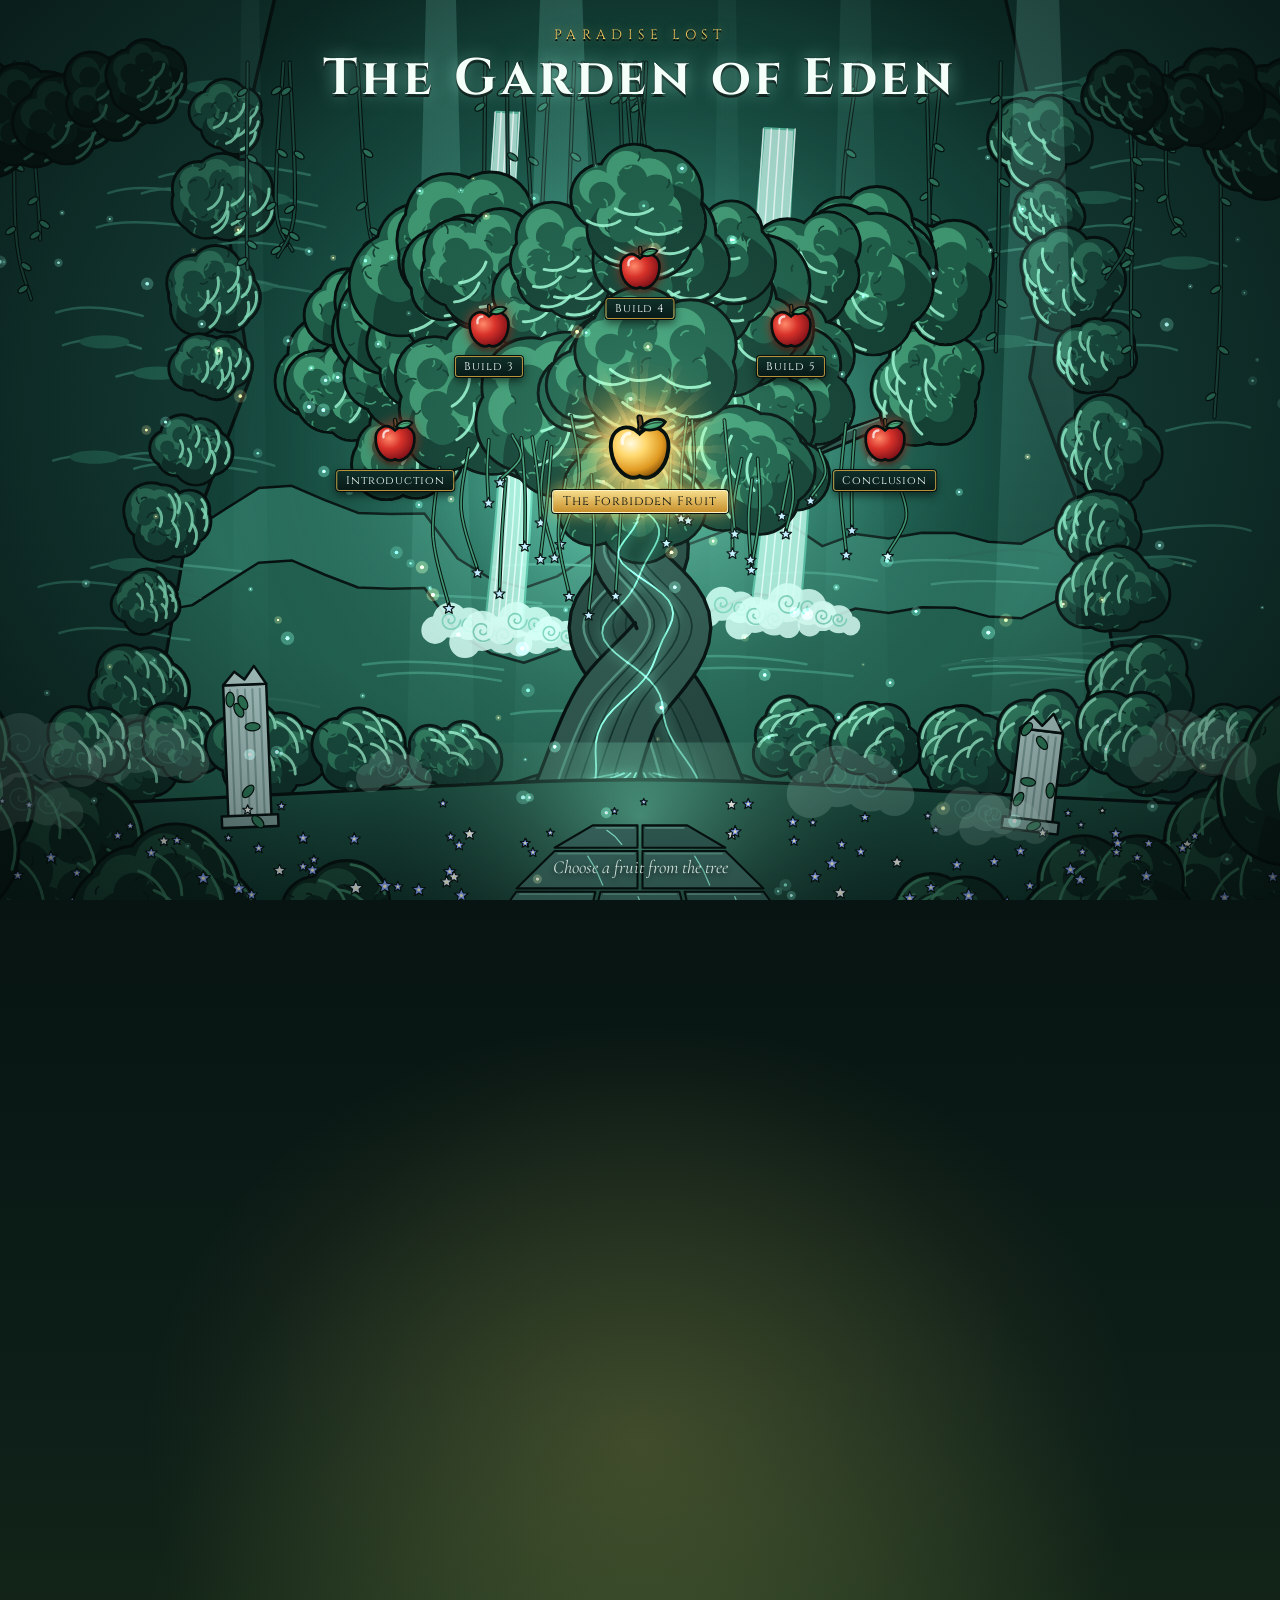
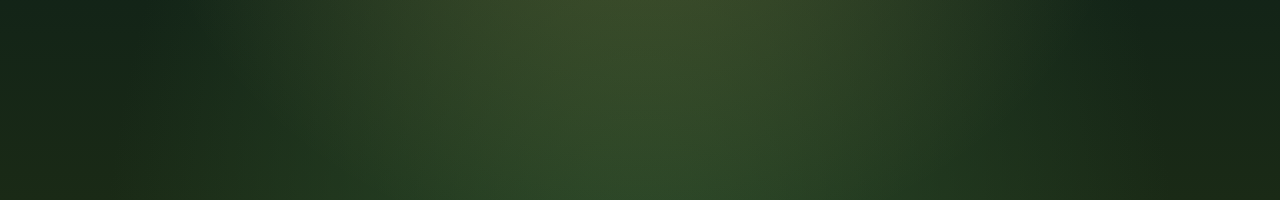
==== eden/index.html @ 9c21db8b "New version preview: glowing Garden of Eden at /eden/ Original art in a bold ink-and-glow game-art s" ====
<!DOCTYPE html>
<html lang="en">
<head>
  <meta charset="UTF-8" />
  <meta name="viewport" content="width=device-width, initial-scale=1.0" />
  <title>The Garden of Eden | Paradise Lost</title>
  <meta name="description" content="A glowing Garden of Eden. Pick a fruit from the tree to read an essay." />
  <link rel="preconnect" href="https://fonts.googleapis.com" />
  <link rel="preconnect" href="https://fonts.gstatic.com" crossorigin />
  <link href="https://fonts.googleapis.com/css2?family=Cinzel:wght@500;700&family=Cormorant+Garamond:ital,wght@0,500;1,500&display=swap" rel="stylesheet" />
  <link rel="stylesheet" href="garden.css?v=2" />
</head>
<body>
  <!--
    HOW TO EDIT
    - The apples and where they lead are listed in garden.js (const FRUIT at the top).
    - The essays are in the essays/ folder: open one and replace the placeholder text.
    - The Earth page is the <section id="earth"> below.
  -->

  <!-- Shared colors for the apple drawings -->
  <svg width="0" height="0" style="position:absolute" aria-hidden="true">
    <defs>
      <radialGradient id="appleRed" cx="35%" cy="35%" r="70%">
        <stop offset="0" stop-color="#ff8a6a" />
        <stop offset="0.45" stop-color="#d8322a" />
        <stop offset="1" stop-color="#7a0f18" />
      </radialGradient>
      <radialGradient id="appleGold" cx="35%" cy="32%" r="72%">
        <stop offset="0" stop-color="#fffbe0" />
        <stop offset="0.35" stop-color="#ffd970" />
        <stop offset="0.75" stop-color="#e09a22" />
        <stop offset="1" stop-color="#8a5208" />
      </radialGradient>
      <linearGradient id="leafGreen" x1="0" y1="0" x2="1" y2="1">
        <stop offset="0" stop-color="#7fe0a8" />
        <stop offset="1" stop-color="#1f7a50" />
      </linearGradient>
    </defs>
  </svg>

  <!-- ============ THE GARDEN ============ -->
  <section class="garden" id="garden" aria-label="The Garden of Eden">
    <canvas id="scene" aria-hidden="true"></canvas>
    <header class="title">
      <p class="eyebrow">Paradise Lost</p>
      <h1>The Garden of Eden</h1>
    </header>
    <div id="apples"></div>
    <p class="hint">Choose a fruit from the tree</p>
    <div class="loading" id="loading">The garden awakens…</div>
  </section>

  <!-- ============ EARTH (reached by the Forbidden Fruit) ============ -->
  <section class="earth" id="earth" aria-label="Earth">
    <div class="earth-inner">
      <p class="eyebrow">Beyond the Garden</p>
      <h2>Earth</h2>
      <p class="earth-text">This page is waiting for its design. Send the inspiration and it will be built here.</p>
      <button class="return" id="return">Return to the Garden</button>
    </div>
  </section>

  <div class="flash" id="flash" aria-hidden="true"></div>
  <script type="module" src="garden.js?v=2"></script>
</body>
</html>
---- eden/garden.css ----
:root {
  --ink: #06110f;
  --teal: #0f2f2a;
  --glow: #9ff5dc;
  --gold: #f0c860;
  --cream: #eaf7f0;
}

* { box-sizing: border-box; margin: 0; padding: 0; }
html { overflow: hidden; } /* only the fruit (or the return button) moves between Garden and Earth */
html, body { background: #040d0c; color: var(--cream); }
body { font-family: "Cormorant Garamond", Georgia, serif; }

/* ---------- Garden ---------- */
.garden { position: relative; height: 100vh; height: 100dvh; overflow: hidden; }
#scene { position: absolute; inset: 0; width: 100%; height: 100%; display: block; }
.garden::after { /* dark vignette around the edges */
  content: ""; position: absolute; inset: 0; z-index: 1; pointer-events: none;
  background: radial-gradient(ellipse at 50% 45%, transparent 50%, rgba(2, 8, 7, 0.65) 100%);
}

.title {
  position: absolute; z-index: 3; top: 1.6rem; left: 0; right: 0; text-align: center; pointer-events: none;
}
.eyebrow {
  font-family: "Cinzel", serif; font-size: 0.85rem; letter-spacing: 0.4em; text-transform: uppercase;
  color: var(--gold); text-shadow: 0 0 10px rgba(240, 200, 96, 0.5), 0 2px 0 #000;
}
.title h1 {
  font-family: "Cinzel", serif; font-weight: 700; font-size: clamp(1.8rem, 4.2vw, 3.2rem); letter-spacing: 0.08em;
  color: #f4fff9; text-shadow: 0 0 18px rgba(159, 245, 220, 0.55), 0 3px 0 var(--ink), 0 0 2px var(--ink);
}
.hint {
  position: absolute; z-index: 3; bottom: 1.4rem; left: 0; right: 0; text-align: center; pointer-events: none;
  font-style: italic; font-size: 1.15rem; color: var(--cream); opacity: 0.85;
  text-shadow: 0 2px 6px #000;
}
.loading {
  position: absolute; z-index: 6; inset: 0; display: grid; place-items: center; background: #040d0c;
  font-family: "Cinzel", serif; letter-spacing: 0.2em; color: var(--glow); transition: opacity 1.2s;
}
.loading.done { opacity: 0; pointer-events: none; }

/* ---------- Apples ---------- */
#apples { position: absolute; inset: 0; z-index: 2; pointer-events: none; }
.apple {
  position: absolute; pointer-events: auto; cursor: pointer;
  width: var(--size); height: var(--size); margin: calc(var(--size) / -2) 0 0 calc(var(--size) / -2);
  background: none; border: none; padding: 0; color: inherit;
  transition: transform 0.25s ease;
}
.apple svg {
  width: 100%; height: 100%; display: block; overflow: visible;
  filter: drop-shadow(0 0 6px rgba(255, 90, 60, 0.55)) drop-shadow(0 3px 2px rgba(0, 0, 0, 0.6));
  animation: sway 4s ease-in-out infinite; transform-origin: 50% 8%;
  transition: filter 0.25s;
}
.apple:nth-child(2n) svg { animation-delay: -1.3s; }
.apple:nth-child(3n) svg { animation-delay: -2.6s; }
@keyframes sway { 0%, 100% { transform: rotate(-4deg); } 50% { transform: rotate(4deg); } }
.apple:hover, .apple:focus-visible { transform: scale(1.18); outline: none; }
.apple:hover svg, .apple:focus-visible svg {
  filter: drop-shadow(0 0 14px rgba(255, 140, 100, 0.95)) drop-shadow(0 0 30px rgba(255, 90, 60, 0.6));
}
.plaque {
  position: absolute; left: 50%; top: 100%; transform: translate(-50%, 6px); white-space: nowrap;
  font-family: "Cinzel", serif; font-size: max(0.7rem, calc(var(--size) * 0.22)); letter-spacing: 0.08em;
  padding: 0.18em 0.75em; border-radius: 3px;
  background: linear-gradient(#10302a, #081a17); color: #f4fff9;
  border: 1.5px solid #b8933c; box-shadow: 0 0 0 1px var(--ink), 0 4px 10px rgba(0, 0, 0, 0.6);
  transition: background 0.25s, color 0.25s;
}
.apple:hover .plaque, .apple:focus-visible .plaque { background: linear-gradient(#f3d27a, #c89632); color: var(--ink); }

/* The Forbidden Fruit */
.apple.golden svg {
  filter: drop-shadow(0 0 10px rgba(255, 214, 110, 0.95)) drop-shadow(0 0 28px rgba(255, 190, 60, 0.7));
  animation: sway 5s ease-in-out infinite, pulse 2.4s ease-in-out infinite;
}
@keyframes pulse { 50% { filter: drop-shadow(0 0 16px rgba(255, 230, 140, 1)) drop-shadow(0 0 44px rgba(255, 190, 60, 0.85)); } }
.apple.golden .rays {
  position: absolute; inset: -95%; border-radius: 50%; pointer-events: none; z-index: -1;
  background:
    radial-gradient(circle, rgba(255, 236, 160, 0.55) 0 18%, rgba(255, 210, 90, 0.18) 38%, transparent 62%),
    repeating-conic-gradient(from 0deg, rgba(255, 230, 150, 0.26) 0 6deg, transparent 6deg 22deg);
  -webkit-mask: radial-gradient(circle, #000 25%, transparent 66%); mask: radial-gradient(circle, #000 25%, transparent 66%);
  animation: spin 22s linear infinite;
}
@keyframes spin { to { transform: rotate(360deg); } }
.apple.golden .plaque {
  font-size: max(0.78rem, calc(var(--size) * 0.17));
  background: linear-gradient(#f6dc8a, #c8902c); color: var(--ink); border-color: #fff3c4;
  box-shadow: 0 0 0 1px var(--ink), 0 0 16px rgba(255, 210, 90, 0.7);
}
.apple.falling { position: fixed; z-index: 20; transition: none; pointer-events: none; }
.apple.falling .plaque { opacity: 0; transition: opacity 0.3s; }

/* ---------- Flash ---------- */
.flash {
  position: fixed; inset: 0; z-index: 30; pointer-events: none; opacity: 0;
  background: radial-gradient(circle at 50% 50%, #fffbe6 0%, #ffd970 35%, rgba(255, 190, 60, 0) 75%);
}

/* ---------- Earth (placeholder until its design arrives) ---------- */
.earth {
  position: relative; height: 100vh; height: 100dvh; display: grid; place-items: center; text-align: center;
  background:
    radial-gradient(ellipse at 50% 60%, rgba(240, 200, 96, 0.18), transparent 55%),
    radial-gradient(ellipse at 50% 120%, #2b4a2a, transparent 60%),
    linear-gradient(#071412, #0d1f18 60%, #1a2a16);
}
.earth-inner { max-width: 640px; padding: 2rem; opacity: 0; transform: translateY(20px); transition: opacity 1.2s, transform 1.2s; }
.earth.shown .earth-inner { opacity: 1; transform: none; }
.earth h2 {
  font-family: "Cinzel", serif; font-size: clamp(3rem, 9vw, 6rem); letter-spacing: 0.12em; color: #fff6d8;
  text-shadow: 0 0 24px rgba(240, 200, 96, 0.6), 0 3px 0 var(--ink);
}
.earth-text { font-size: 1.3rem; font-style: italic; margin: 0.6rem 0 2rem; opacity: 0.85; }
.return {
  font-family: "Cinzel", serif; font-size: 0.95rem; letter-spacing: 0.15em; cursor: pointer;
  padding: 0.7rem 1.6rem; color: #f4fff9; background: linear-gradient(#10302a, #081a17);
  border: 1.5px solid #b8933c; border-radius: 3px; box-shadow: 0 0 0 1px var(--ink), 0 0 18px rgba(159, 245, 220, 0.25);
  transition: background 0.25s, color 0.25s;
}
.return:hover, .return:focus-visible { background: linear-gradient(#f3d27a, #c89632); color: var(--ink); outline: none; }

@media (max-width: 700px) {
  .title { top: 1rem; }
  .eyebrow { font-size: 0.7rem; }
  .hint { font-size: 1rem; }
}
@media (prefers-reduced-motion: reduce) {
  .apple svg, .apple.golden .rays { animation: none; }
}
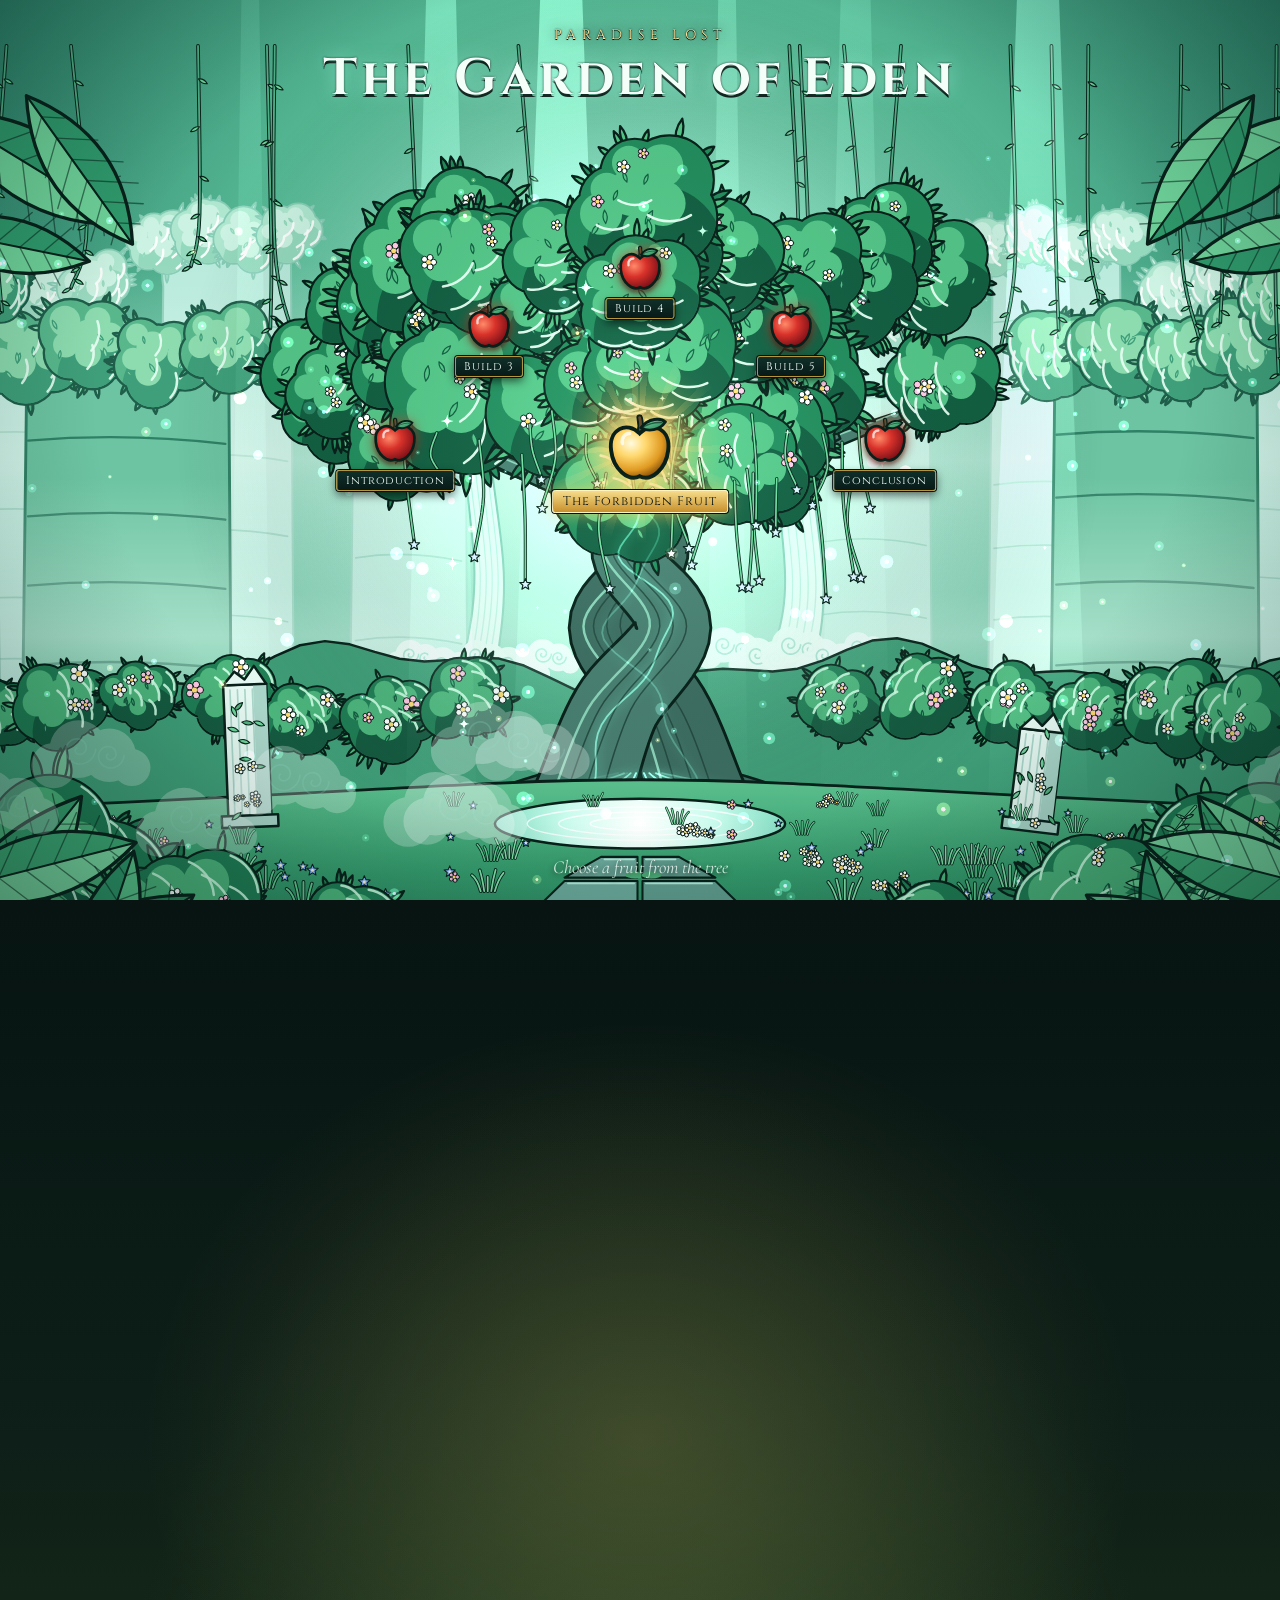
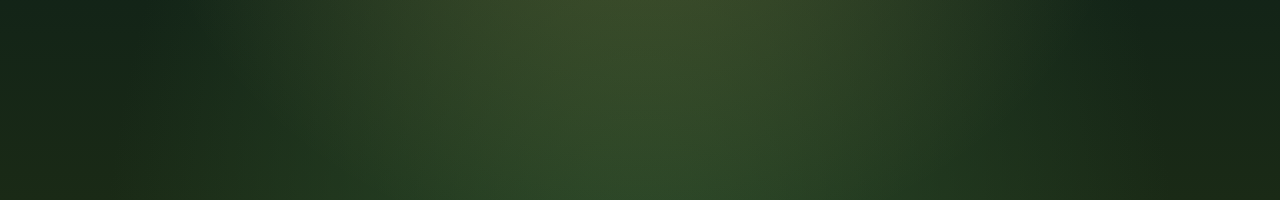
==== commit 139484b4: "Eden garden: brighter, lusher, crisper art Luminous mint palette with misty pillars and fog layers, " ====
--- a/eden/index.html
+++ b/eden/index.html
@@ -8,7 +8,7 @@
   <link rel="preconnect" href="https://fonts.googleapis.com" />
   <link rel="preconnect" href="https://fonts.gstatic.com" crossorigin />
   <link href="https://fonts.googleapis.com/css2?family=Cinzel:wght@500;700&family=Cormorant+Garamond:ital,wght@0,500;1,500&display=swap" rel="stylesheet" />
-  <link rel="stylesheet" href="garden.css?v=2" />
+  <link rel="stylesheet" href="garden.css?v=4" />
 </head>
 <body>
   <!--
@@ -62,6 +62,6 @@
   </section>
 
   <div class="flash" id="flash" aria-hidden="true"></div>
-  <script type="module" src="garden.js?v=2"></script>
+  <script type="module" src="garden.js?v=4"></script>
 </body>
 </html>
--- a/eden/garden.css
+++ b/eden/garden.css
@@ -8,7 +8,7 @@
 
 * { box-sizing: border-box; margin: 0; padding: 0; }
 html { overflow: hidden; } /* only the fruit (or the return button) moves between Garden and Earth */
-html, body { background: #040d0c; color: var(--cream); }
+html, body { background: #11423a; color: var(--cream); }
 body { font-family: "Cormorant Garamond", Georgia, serif; }
 
 /* ---------- Garden ---------- */
@@ -16,7 +16,7 @@
 #scene { position: absolute; inset: 0; width: 100%; height: 100%; display: block; }
 .garden::after { /* dark vignette around the edges */
   content: ""; position: absolute; inset: 0; z-index: 1; pointer-events: none;
-  background: radial-gradient(ellipse at 50% 45%, transparent 50%, rgba(2, 8, 7, 0.65) 100%);
+  background: radial-gradient(ellipse at 50% 45%, transparent 60%, rgba(4, 30, 24, 0.4) 100%);
 }
 
 .title {
@@ -24,7 +24,7 @@
 }
 .eyebrow {
   font-family: "Cinzel", serif; font-size: 0.85rem; letter-spacing: 0.4em; text-transform: uppercase;
-  color: var(--gold); text-shadow: 0 0 10px rgba(240, 200, 96, 0.5), 0 2px 0 #000;
+  color: #ffe7a0; text-shadow: 0 0 2px #000, 0 1px 0 #000, 0 0 12px rgba(8, 32, 25, 0.9);
 }
 .title h1 {
   font-family: "Cinzel", serif; font-weight: 700; font-size: clamp(1.8rem, 4.2vw, 3.2rem); letter-spacing: 0.08em;
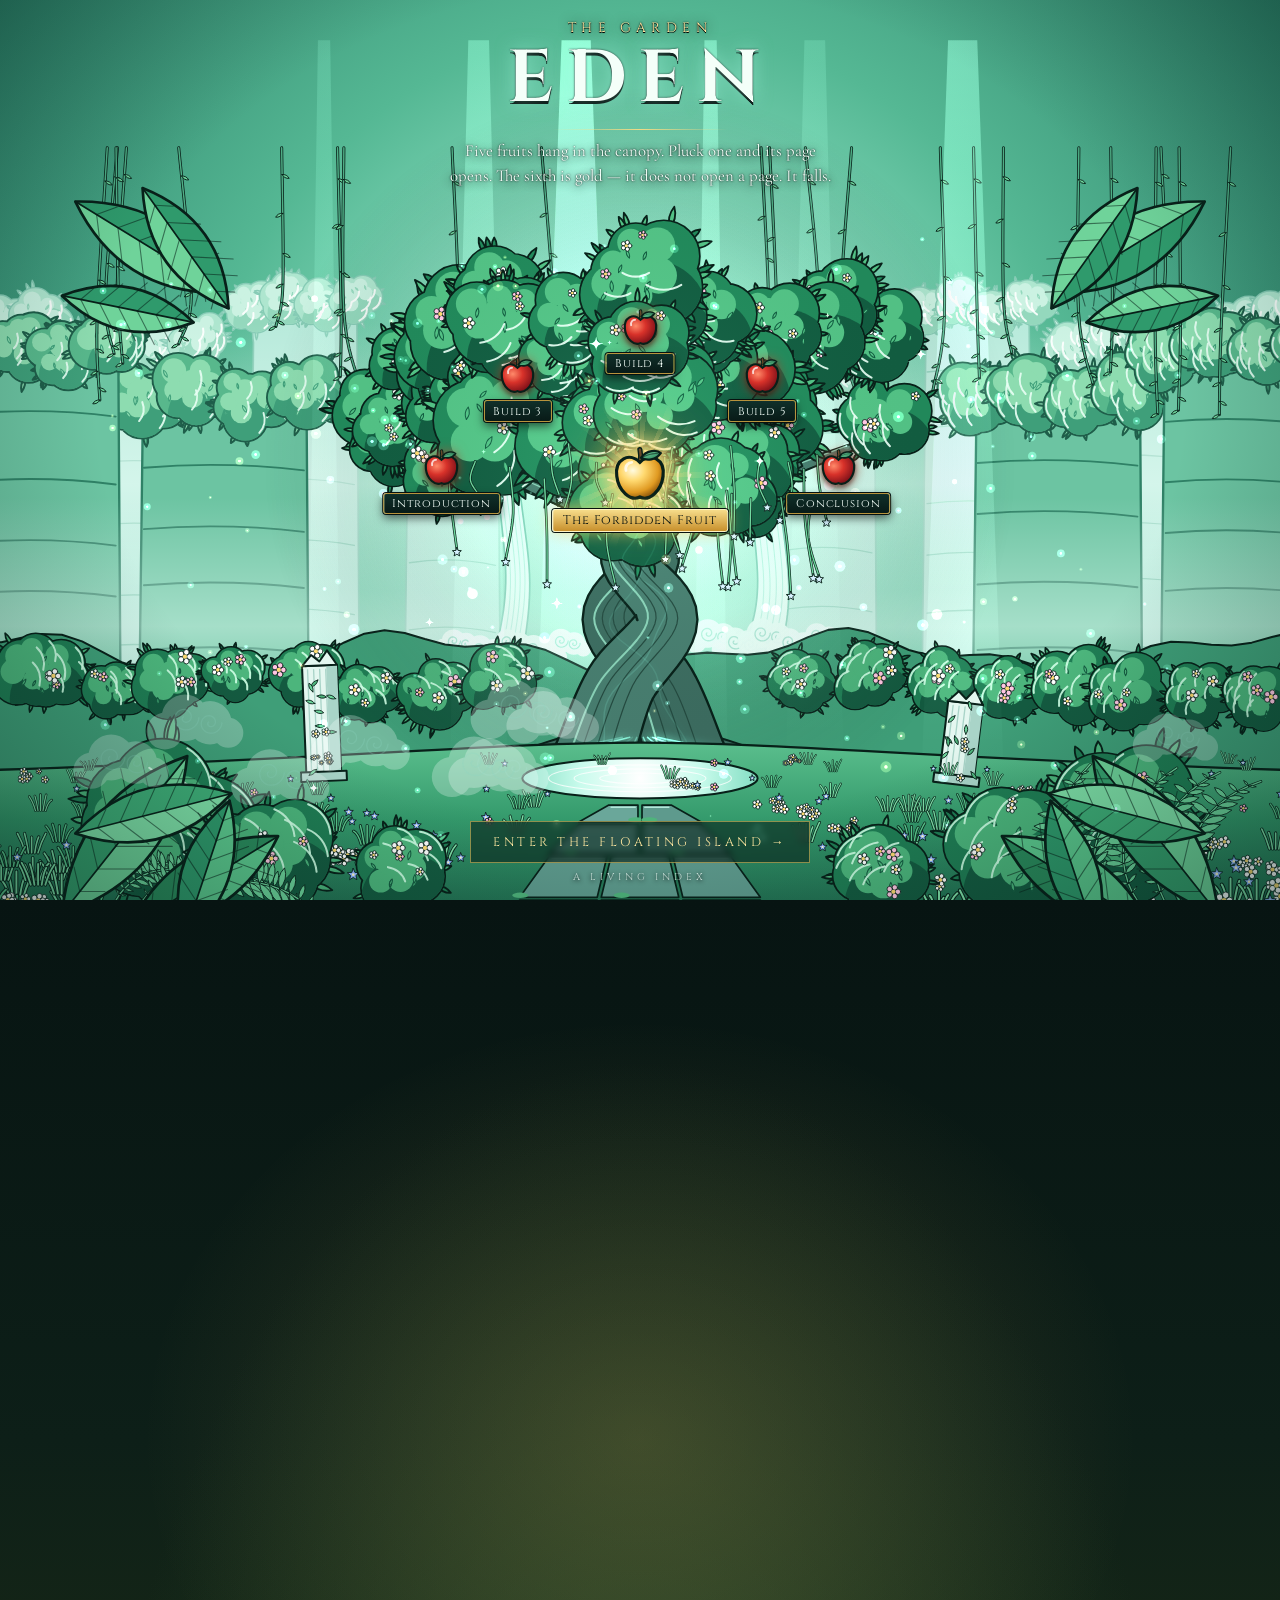
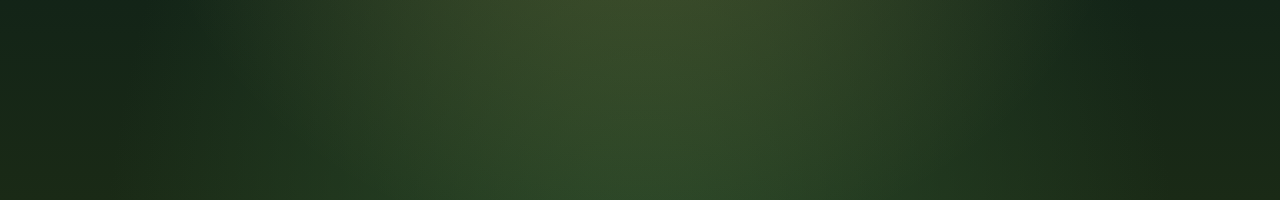
==== commit 51186fda: "Eden: heading, intro and floating-island link from the Base44 version Adds 'The Garden / Eden' headi" ====
--- a/eden/index.html
+++ b/eden/index.html
@@ -8,7 +8,7 @@
   <link rel="preconnect" href="https://fonts.googleapis.com" />
   <link rel="preconnect" href="https://fonts.gstatic.com" crossorigin />
   <link href="https://fonts.googleapis.com/css2?family=Cinzel:wght@500;700&family=Cormorant+Garamond:ital,wght@0,500;1,500&display=swap" rel="stylesheet" />
-  <link rel="stylesheet" href="garden.css?v=4" />
+  <link rel="stylesheet" href="garden.css?v=6" />
 </head>
 <body>
   <!--
@@ -43,11 +43,16 @@
   <section class="garden" id="garden" aria-label="The Garden of Eden">
     <canvas id="scene" aria-hidden="true"></canvas>
     <header class="title">
-      <p class="eyebrow">Paradise Lost</p>
-      <h1>The Garden of Eden</h1>
+      <p class="eyebrow">The Garden</p>
+      <h1>Eden</h1>
+      <div class="rule"></div>
+      <p class="intro">Five fruits hang in the canopy. Pluck one and its page opens. The sixth is gold — it does not open a page. It falls.</p>
     </header>
     <div id="apples"></div>
-    <p class="hint">Choose a fruit from the tree</p>
+    <div class="bottom">
+      <a class="island-link" href="island.html">Enter the floating island <span aria-hidden="true">→</span></a>
+      <p class="tagline">A living index</p>
+    </div>
     <div class="loading" id="loading">The garden awakens…</div>
   </section>
 
@@ -62,6 +67,6 @@
   </section>
 
   <div class="flash" id="flash" aria-hidden="true"></div>
-  <script type="module" src="garden.js?v=4"></script>
+  <script type="module" src="garden.js?v=5"></script>
 </body>
 </html>
--- a/eden/garden.css
+++ b/eden/garden.css
@@ -132,3 +132,29 @@
 @media (prefers-reduced-motion: reduce) {
   .apple svg, .apple.golden .rays { animation: none; }
 }
+
+/* ---------- Heading, intro and bottom link ---------- */
+.title { top: 1.2rem; }
+.title h1 { font-size: clamp(2.6rem, 6vw, 4.6rem); letter-spacing: 0.16em; text-transform: uppercase; line-height: 1.05; margin-top: 0.2rem; }
+.rule { width: 11rem; height: 1px; margin: 0.7rem auto 0.6rem; background: linear-gradient(90deg, transparent, rgba(255, 220, 130, 0.9), transparent); }
+.intro {
+  max-width: 31rem; margin: 0 auto; padding: 0 1rem; font-size: 1.05rem; text-wrap: balance; line-height: 1.45;
+  color: #f4fff9; text-shadow: 0 0 2px #000, 0 2px 10px rgba(8, 32, 25, 0.95);
+}
+.bottom {
+  position: absolute; z-index: 3; left: 0; right: 0; bottom: 1rem;
+  display: flex; flex-direction: column; align-items: center; gap: 0.45rem;
+}
+.island-link {
+  font-family: "Cinzel", serif; font-size: 0.78rem; letter-spacing: 0.28em; text-transform: uppercase; text-decoration: none;
+  color: #ffe7a0; padding: 0.7rem 1.4rem; border: 1px solid rgba(240, 200, 96, 0.55);
+  background: rgba(8, 32, 25, 0.6); backdrop-filter: blur(3px); transition: background 0.25s, border-color 0.25s;
+}
+.island-link span { display: inline-block; transition: transform 0.25s; }
+.island-link:hover, .island-link:focus-visible { background: rgba(240, 200, 96, 0.18); border-color: rgba(240, 200, 96, 0.95); outline: none; }
+.island-link:hover span { transform: translateX(4px); }
+.tagline { font-family: "Cinzel", serif; font-size: 0.62rem; letter-spacing: 0.4em; text-transform: uppercase; color: rgba(244, 255, 249, 0.7); text-shadow: 0 1px 4px #000; }
+@media (max-width: 700px) {
+  .intro { font-size: 0.92rem; max-width: 20rem; }
+  .island-link { font-size: 0.68rem; letter-spacing: 0.2em; padding: 0.55rem 1rem; }
+}
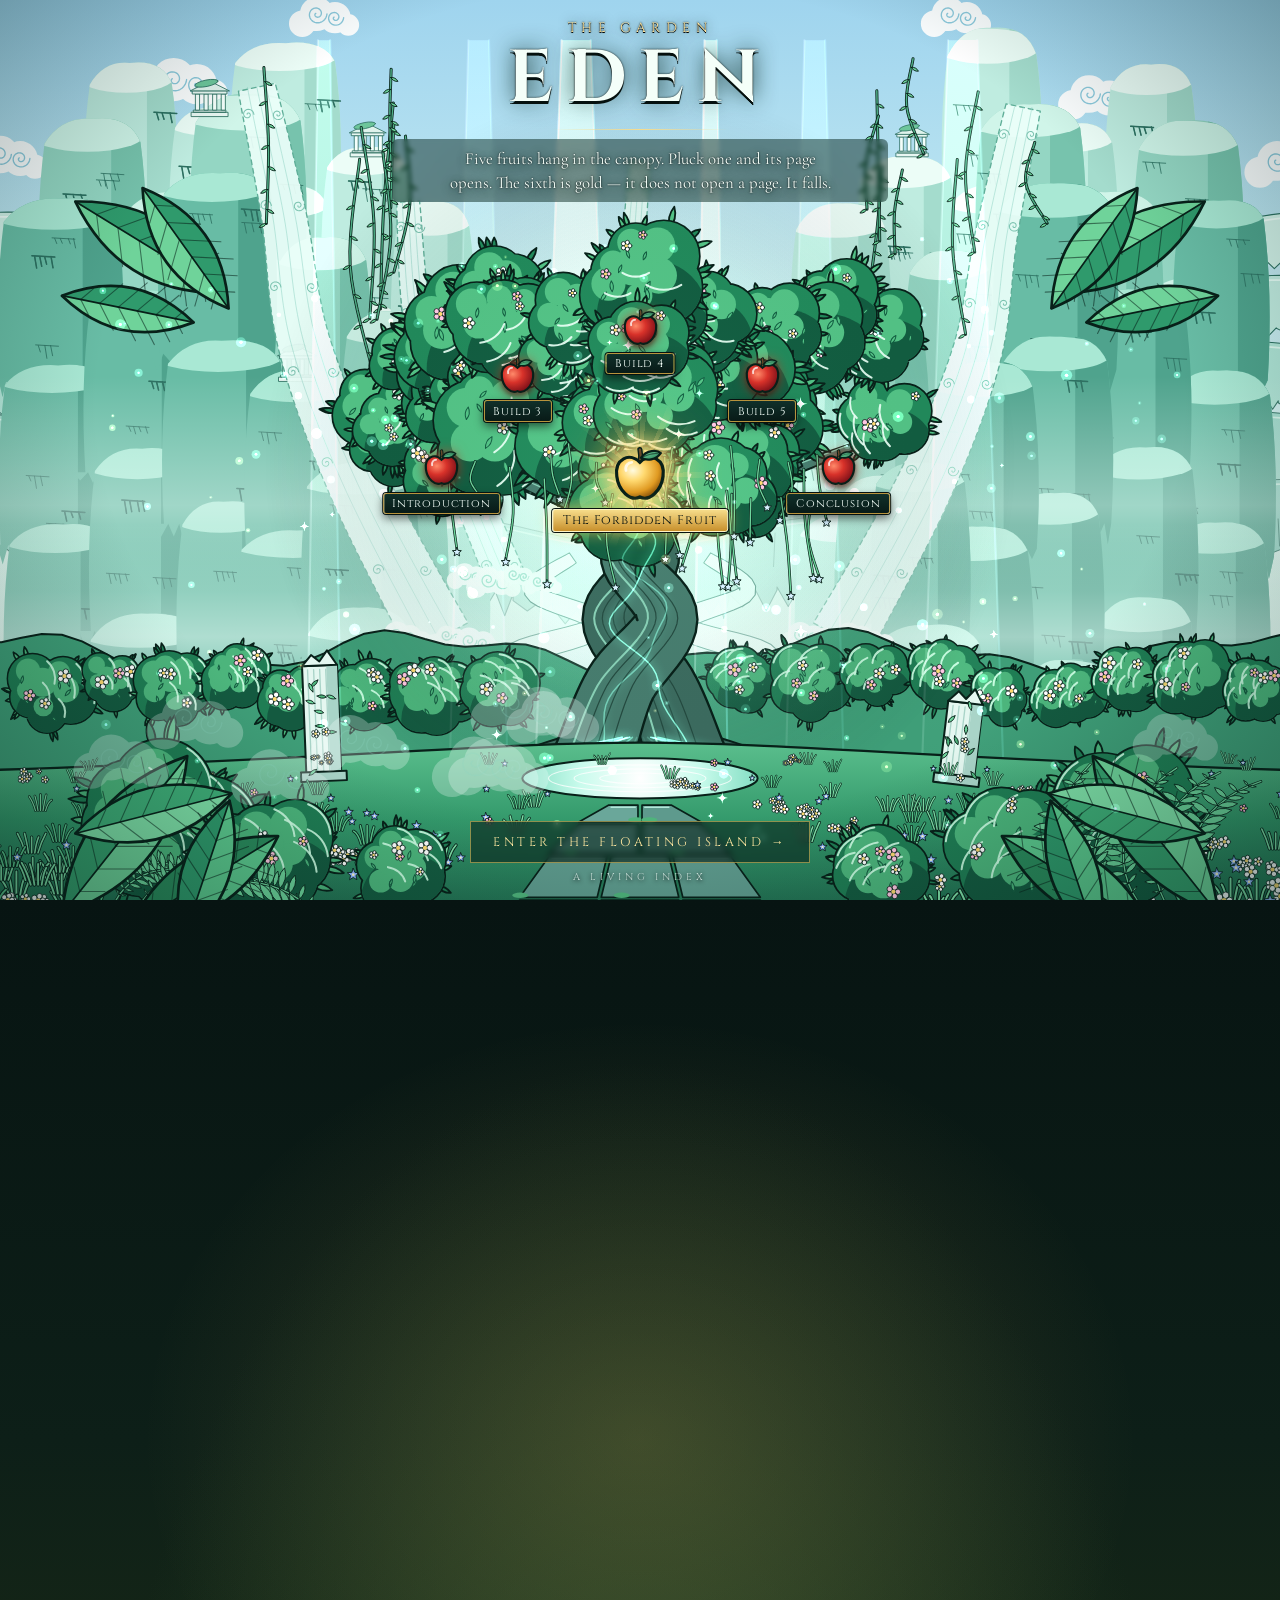
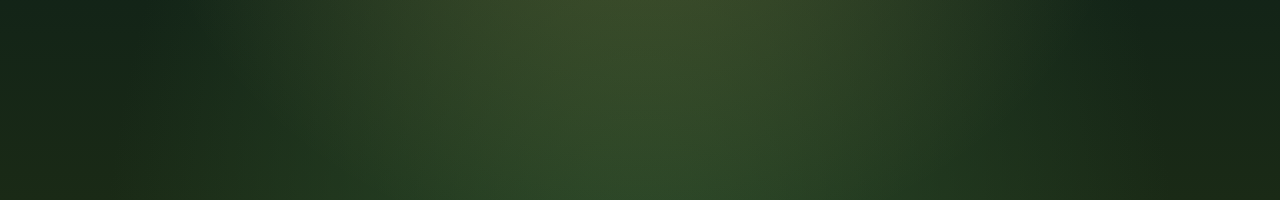
==== commit 8f22510d: "Eden background: blue sky, layered rock spires, winding waterfalls Replaces the simple backdrop with" ====
--- a/eden/index.html
+++ b/eden/index.html
@@ -8,7 +8,7 @@
   <link rel="preconnect" href="https://fonts.googleapis.com" />
   <link rel="preconnect" href="https://fonts.gstatic.com" crossorigin />
   <link href="https://fonts.googleapis.com/css2?family=Cinzel:wght@500;700&family=Cormorant+Garamond:ital,wght@0,500;1,500&display=swap" rel="stylesheet" />
-  <link rel="stylesheet" href="garden.css?v=6" />
+  <link rel="stylesheet" href="garden.css?v=7" />
 </head>
 <body>
   <!--
@@ -67,6 +67,6 @@
   </section>
 
   <div class="flash" id="flash" aria-hidden="true"></div>
-  <script type="module" src="garden.js?v=5"></script>
+  <script type="module" src="garden.js?v=8"></script>
 </body>
 </html>
--- a/eden/garden.css
+++ b/eden/garden.css
@@ -135,10 +135,11 @@
 
 /* ---------- Heading, intro and bottom link ---------- */
 .title { top: 1.2rem; }
-.title h1 { font-size: clamp(2.6rem, 6vw, 4.6rem); letter-spacing: 0.16em; text-transform: uppercase; line-height: 1.05; margin-top: 0.2rem; }
+.title h1 { text-shadow: 0 0 2px var(--ink), 0 3px 0 var(--ink), 0 0 22px rgba(8, 40, 32, 0.85); font-size: clamp(2.6rem, 6vw, 4.6rem); letter-spacing: 0.16em; text-transform: uppercase; line-height: 1.05; margin-top: 0.2rem; }
 .rule { width: 11rem; height: 1px; margin: 0.7rem auto 0.6rem; background: linear-gradient(90deg, transparent, rgba(255, 220, 130, 0.9), transparent); }
 .intro {
-  max-width: 31rem; margin: 0 auto; padding: 0 1rem; font-size: 1.05rem; text-wrap: balance; line-height: 1.45;
+  max-width: 31rem; margin: 0 auto; padding: 0.45rem 1.1rem; font-size: 1.05rem; text-wrap: balance;
+  background: rgba(8, 40, 32, 0.5); border-radius: 6px; backdrop-filter: blur(2px); line-height: 1.45;
   color: #f4fff9; text-shadow: 0 0 2px #000, 0 2px 10px rgba(8, 32, 25, 0.95);
 }
 .bottom {
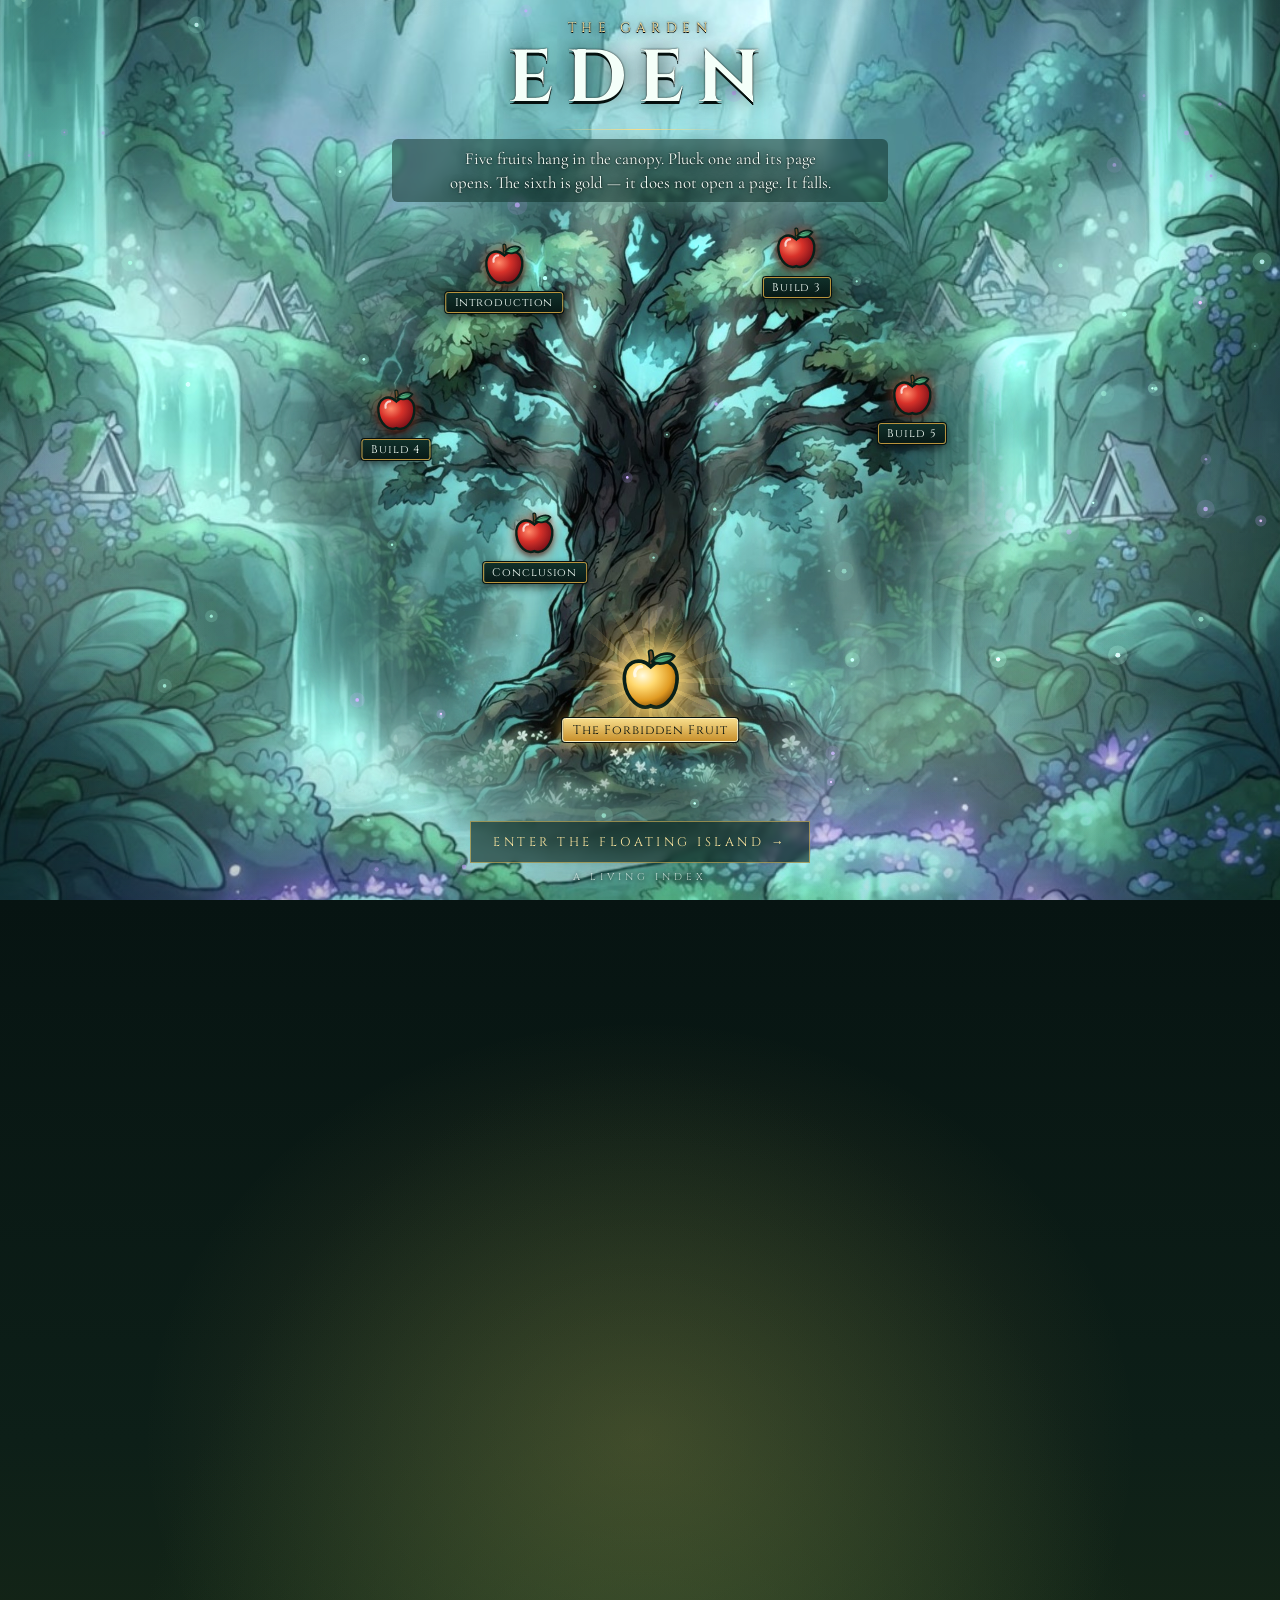
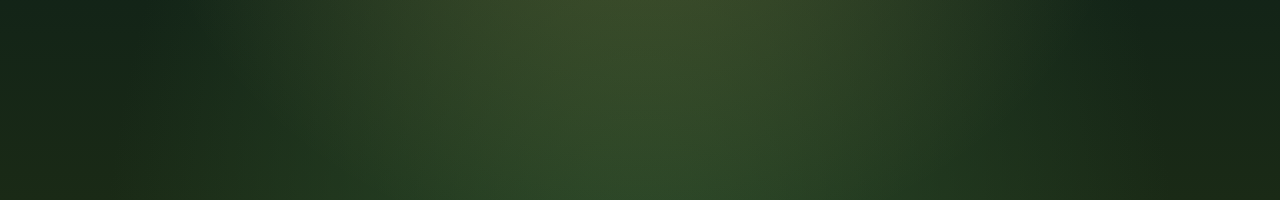
==== commit 88aab088: "Eden: painted garden and tree images brought to life Uses the two painted images (garden background " ====
--- a/eden/index.html
+++ b/eden/index.html
@@ -8,7 +8,7 @@
   <link rel="preconnect" href="https://fonts.googleapis.com" />
   <link rel="preconnect" href="https://fonts.gstatic.com" crossorigin />
   <link href="https://fonts.googleapis.com/css2?family=Cinzel:wght@500;700&family=Cormorant+Garamond:ital,wght@0,500;1,500&display=swap" rel="stylesheet" />
-  <link rel="stylesheet" href="garden.css?v=7" />
+  <link rel="stylesheet" href="garden.css?v=8" />
 </head>
 <body>
   <!--
@@ -42,6 +42,7 @@
   <!-- ============ THE GARDEN ============ -->
   <section class="garden" id="garden" aria-label="The Garden of Eden">
     <canvas id="scene" aria-hidden="true"></canvas>
+    <canvas id="fx" aria-hidden="true"></canvas>
     <header class="title">
       <p class="eyebrow">The Garden</p>
       <h1>Eden</h1>
@@ -67,6 +68,6 @@
   </section>
 
   <div class="flash" id="flash" aria-hidden="true"></div>
-  <script type="module" src="garden.js?v=8"></script>
+  <script type="module" src="garden.js?v=11"></script>
 </body>
 </html>
--- a/eden/garden.css
+++ b/eden/garden.css
@@ -159,3 +159,13 @@
   .intro { font-size: 0.92rem; max-width: 20rem; }
   .island-link { font-size: 0.68rem; letter-spacing: 0.2em; padding: 0.55rem 1rem; }
 }
+
+/* ---------- Painted version ---------- */
+#fx { position: absolute; inset: 0; width: 100%; height: 100%; display: block; pointer-events: none; z-index: 1; }
+.garden { background: #0d3a30 url("images/garden-bg.jpg") center / cover; }
+.no-gl #scene { display: none; }
+.no-gl .garden::before {
+  content: ""; position: absolute; left: 50%; bottom: 4rem; transform: translateX(-50%);
+  width: min(80vw, 70vh); aspect-ratio: 1; background: url("images/tree.jpg") center / cover;
+  -webkit-mask: radial-gradient(closest-side, #000 65%, transparent); mask: radial-gradient(closest-side, #000 65%, transparent);
+}
